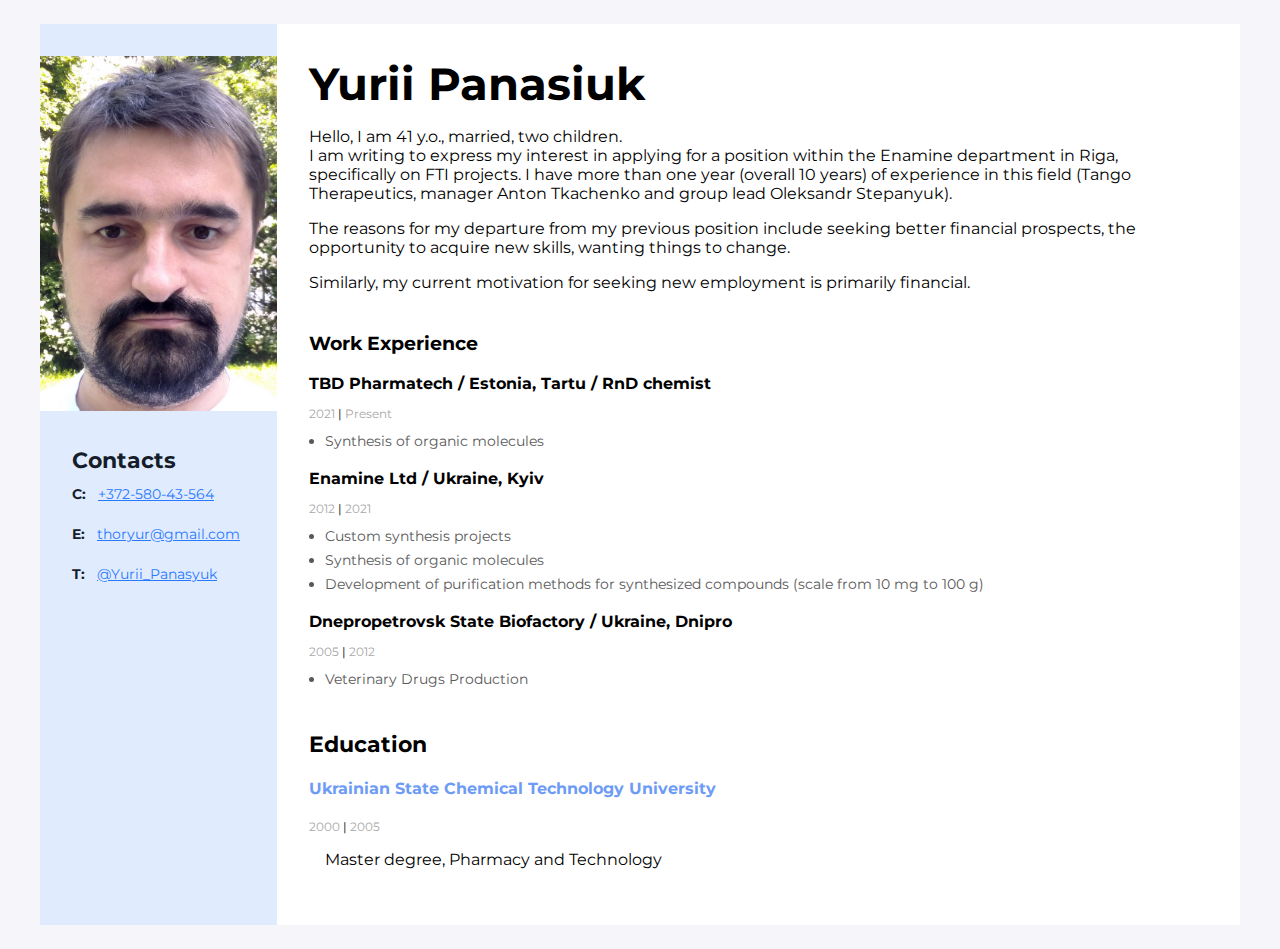
==== src/CSSAndJavaScript/resume2/index.html @ f14415c2 "resume 2" ====
<!doctype html>
<html lang="en">

<head>
    <meta charset="utf-8">
    <meta name="viewport" content="width=device-width, initial-scale=1">
    <title>Resume</title>
    <link href="https://cdn.jsdelivr.net/npm/bootstrap@5.3.2/dist/css/bootstrap.min.css" rel="stylesheet"
          integrity="sha384-T3c6CoIi6uLrA9TneNEoa7RxnatzjcDSCmG1MXxSR1GAsXEV/Dwwykc2MPK8M2HN" crossorigin="anonymous">
    <link rel="preconnect" href="https://fonts.googleapis.com">
    <link rel="preconnect" href="https://fonts.gstatic.com" crossorigin>
    <link href="https://fonts.googleapis.com/css2?family=Montserrat:wght@400;700&display=swap" rel="stylesheet">
    <link rel="stylesheet" type="text/css" href="css/styles.css">
</head>

<body>
<!-- Wrapper -->
<div class="wrapper">
    <!-- Main Content -->
    <div class="main-content">
        <!-- My Info -->
        <div class="my-info">
            <h1 class="my-name">Yurii Panasiuk</h1>
            <p class="my-descr">
            <p>Hello, I am 41 y.o., married, two children.<br>
                I am writing to express my interest in applying for a position within the Enamine department in Riga,
                specifically on FTI projects.
                I have more than one year (overall 10 years) of experience in this field (Tango Therapeutics, manager
                Anton Tkachenko and group lead Oleksandr Stepanyuk).</p>

            <p>The reasons for my departure from my previous position include seeking better financial prospects,
                the opportunity to acquire new skills, wanting things to change.</p>

            <p>Similarly, my current motivation for seeking new employment is primarily financial.</p>
            </p>
        </div>
        <!-- Work Experience -->
        <div class="experience-container">
            <h3 class="experience">Work Experience</h3>
            <!-- Company 1 -->
            <div>
                <h4 class="place-of-work">TBD Pharmatech / Estonia, Tartu / RnD chemist</h4>
                <p class="period">2021 <span class="separator">|</span> Present</p>
                <ul class="responsibilities">
                    <li class="responsibilities-list">Synthesis of organic molecules</li>
                </ul>
            </div>
            <!-- Company 2 -->
            <div>
                <h4 class="place-of-work">Enamine Ltd / Ukraine, Kyiv </h4>
                <p class="period">2012 <span class="separator">|</span> 2021</p>
                <ul class="responsibilities">
                    <li class="responsibilities-list">Custom synthesis projects</li>
                    <li class="responsibilities-list">Synthesis of organic molecules</li>
                    <li class="responsibilities-list">Development of purification methods for synthesized compounds
                        (scale
                        from 10 mg to 100 g)
                    </li>
                </ul>
            </div>
            <!-- Company 3 -->
            <div>
                <h4 class="place-of-work">Dnepropetrovsk State Biofactory / Ukraine, Dnipro </h4>
                <p class="period">2005 <span class="separator">|</span> 2012</p>
                <ul class="responsibilities">
                    <li class="responsibilities-list">Veterinary Drugs Production</li>
                </ul>
            </div>
        </div>
        <!-- Education -->
        <div class="experience-container">
            <h3 class="experience-title">Education</h3>
            <h4 class="university">Ukrainian State Chemical
                Technology University</h4>
            <p class="period">2000 <span class="separator">|</span> 2005</p>
            <p class="responsibilities">Master degree, Pharmacy
                and Technology</p>
        </div>
    </div>

    <!-- SideBar -->
    <aside class="sidebar">
        <div id="photo">
            <img src="img/photo1.jpg" alt="My photo" width="100%">
        </div>
        <div class="sidebar-content">
            <!-- Contacts -->
            <div class="contacts-section">
                <h3 class="contacts-title">Contacts</h3>
                <p class="contacts-item">
                    <span class="contacts-type">C:</span> <a class="contacts-link"
                                                             href="tel:+37258043564">+372-580-43-564</a></p>
                <p><span class="contacts-type">E:</span> <a class="contacts-link"
                                                            href="mailto:thoryur@gmail.com">thoryur@gmail.com</a>
                </p>
                <p><span class="contacts-type">T:</span> <a class="contacts-link"
                                                            href="https://t.me/+380977277388">@Yurii_Panasyuk</a>
                </p>
            </div>
            <!-- Skills -->
            <div class="skills-section">
                <!-- Tech skills -->
            </div>
            <div class="skills-section">
                <!-- Soft Skills -->
            </div>
        </div>

    </aside>

</div>
<script src="https://cdn.jsdelivr.net/npm/bootstrap@5.3.2/dist/js/bootstrap.bundle.min.js"
        integrity="sha384-C6RzsynM9kWDrMNeT87bh95OGNyZPhcTNXj1NW7RuBCsyN/o0jlpcV8Qyq46cDfL"
        crossorigin="anonymous"></script>

<script src="js/script.js">


</script>

</body>

</html>
---- src/CSSAndJavaScript/resume2/css/styles.css ----
body {
  background: #f6f6fa;
  padding: 16px 16px 16px 16px;
  font-family: "Montserrat", sans-serif;
}

ul,
ol {
  margin-top: 0;
  margin-top: 0;
}

.wrapper {
  background: #ffffff;
  display: flex;
  flex-direction: row-reverse;
  width: 1200px;
  margin: 0 auto;
}

.main-content {
  padding: 32px 32px 16px 32px;
  box-sizing: border-box;
}

li {
  color: #595959;
}

.university {
  color: #6d9bf5;
  font-size: 16px;
  font-weight: 700;
}

.sidebar {
  background: #e0ebfe;
  padding-top: 32px;
  padding-bottom: 32px;
  box-sizing: border-box;
  width: 600px;
}

.sidebar-content {
  padding-left: 32px;
  padding-top: 32px;
  padding-right: 32px;
  box-sizing: border-box;
}

.contacts-title {
  color: #161d2a;
  font-size: 22px;
  font-weight: 700;
  line-height: normal;
  margin-top: 0;
  margin-bottom: 8px;
}

.contacts-type {
  color: #161d2a;
  font-size: 14px;
  font-weight: 700;
  line-height: 24px;
  margin-right: 8px;
}

.contacts-link {
  color: #2979ff;
  font-size: 14px;
  font-weight: 400;
  line-height: 24px;
  text-decoration-line: underline;
}

.contacts-item {
  margin-top: 0;
  margin-bottom: 4px;
}

.contacts-section {
  margin-bottom: 12px;
}

.skills-section {
  margin-bottom: 12px;
}

.skills-title {
  color: #161d2a;
  font-size: 22px;
  font-weight: 700;
  line-height: normal;
  margin-top: 40px;
  margin-bottom: 8px;
}

.skills-list {
  padding-left: 16px;
}

.skills-list-item {
  color: #161d2a;
  font-size: 14px;
  font-weight: 400;
  line-height: 20px;
}

/* main content */
.my-profession {
  color: #000;
  font-size: 14px;
  font-weight: 700;
  line-height: 17px;
  margin-top: 0;
  margin-bottom: 8px;
}

.my-name {
  color: #000;
  font-size: 45px;
  font-weight: 700;
  line-height: 55px;
  margin-top: 0;
  margin-bottom: 12px;
}
.my-descr {
  color: #595959;
  font-size: 14px;
  font-weight: 400;
  line-height: 24px;
}

.my-info {
  margin-bottom: 40px;
}

/* My Projects */
.my-projects-link {
  color: #005fff;
  font-size: 14px;
  font-weight: 400;
  line-height: 24px;
  text-decoration-line: underline;
}

.my-projects-tech {
  color: #595959;
  font-size: 14px;
  font-weight: 400;
  line-height: 24px;
}

.my-projects-title {
  width: 103px;
  color: #000;
  font-size: 22px;
  font-weight: 700;
  line-height: 27px;
  margin-top: 0;
  margin-bottom: 8px;
  margin-left: 4px;
}

.my-projects-num {
  color: #000;
  font-size: 16px;
  font-weight: 700;
  line-height: 24px;
  width: 24px;
  text-align: left;
}

.my-projects-container {
  margin-bottom: 40px;
}

/* Work Experience */

.experience-container {
  margin-bottom: 40px;
}

.experience-title {
  color: #000;
  font-size: 22px;
  font-weight: 700;
  line-height: 27px;
  margin-top: 0;
  margin-bottom: 16px;
}

.place-of-work {
  color: #000;
  font-size: 16px;
  font-weight: 700;
  line-height: 20px;
  margin-bottom: 12px;
  margin-top: 0;
}

.period {
  color: #a8a8a8;
  font-size: 12px;
  font-weight: 400;
  line-height: 15px;
  margin-bottom: 8px;
}

.separator {
  color: #000;
}

.responsibilities {
  padding-left: 16px;
}

.responsibilities-list {
  color: #595959;
  font-size: 14px;
  font-weight: 400;
  line-height: 24px;
  margin-top: 0px;
}

.shake1 {
  animation: spin 0.02s ease-in-out infinite;
}

@keyframes spin {
  0% {
    transform: rotate(0deg);
  }
  100% {
    transform: rotate(1deg);
  }
}

.shake2 {
  animation: spin2 0.01s ease-in-out infinite;
  animation-direction: reverse ;
}

@keyframes spin2 {
  0% {
    transform: rotate(0deg);
  }
  100% {
    transform: rotate(1deg);
  }
}
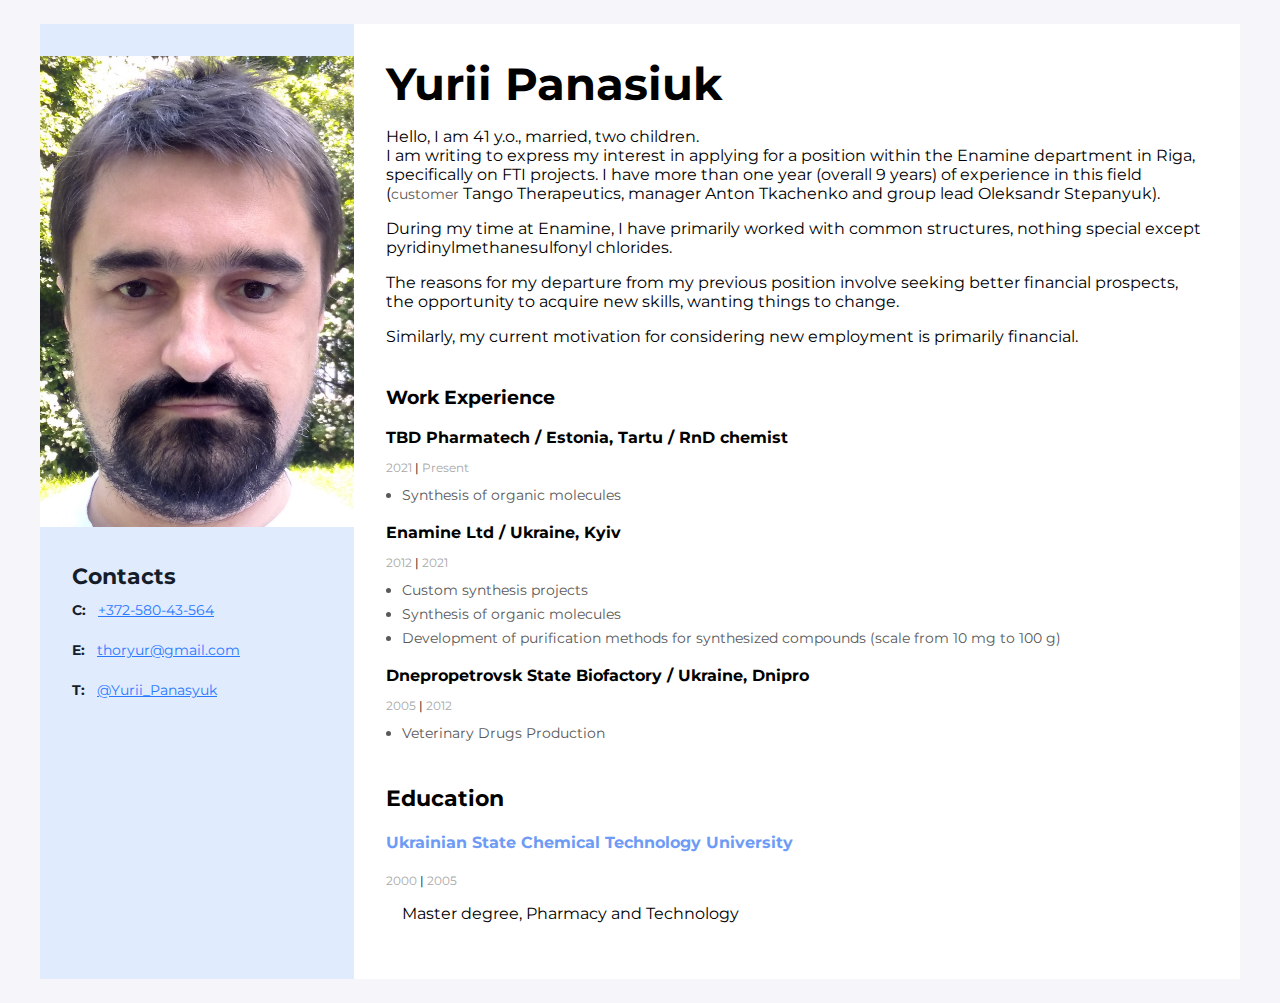
==== commit 53d8fa39: "small corrections" ====
--- a/src/CSSAndJavaScript/resume2/index.html
+++ b/src/CSSAndJavaScript/resume2/index.html
@@ -25,13 +25,17 @@
             <p>Hello, I am 41 y.o., married, two children.<br>
                 I am writing to express my interest in applying for a position within the Enamine department in Riga,
                 specifically on FTI projects.
-                I have more than one year (overall 10 years) of experience in this field (Tango Therapeutics, manager
-                Anton Tkachenko and group lead Oleksandr Stepanyuk).</p>
+                I have more than one year (overall 9 years) of experience in this field<br>
+                (<span class="small-size">customer</span>
+                Tango Therapeutics, manager Anton Tkachenko and group lead Oleksandr Stepanyuk).</p>
 
-            <p>The reasons for my departure from my previous position include seeking better financial prospects,
+            <p>During my time at Enamine, I have primarily worked with common structures,
+                nothing special except pyridinylmethanesulfonyl chlorides.</p>
+
+            <p>The reasons for my departure from my previous position involve seeking better financial prospects,
                 the opportunity to acquire new skills, wanting things to change.</p>
 
-            <p>Similarly, my current motivation for seeking new employment is primarily financial.</p>
+            <p>Similarly, my current motivation for considering new employment is primarily financial.</p>
             </p>
         </div>
         <!-- Work Experience -->
--- a/src/CSSAndJavaScript/resume2/css/styles.css
+++ b/src/CSSAndJavaScript/resume2/css/styles.css
@@ -8,6 +8,11 @@
 ol {
   margin-top: 0;
   margin-top: 0;
+}
+
+.small-size {
+  font-size: 14px;
+  color: #595959;
 }
 
 .wrapper {
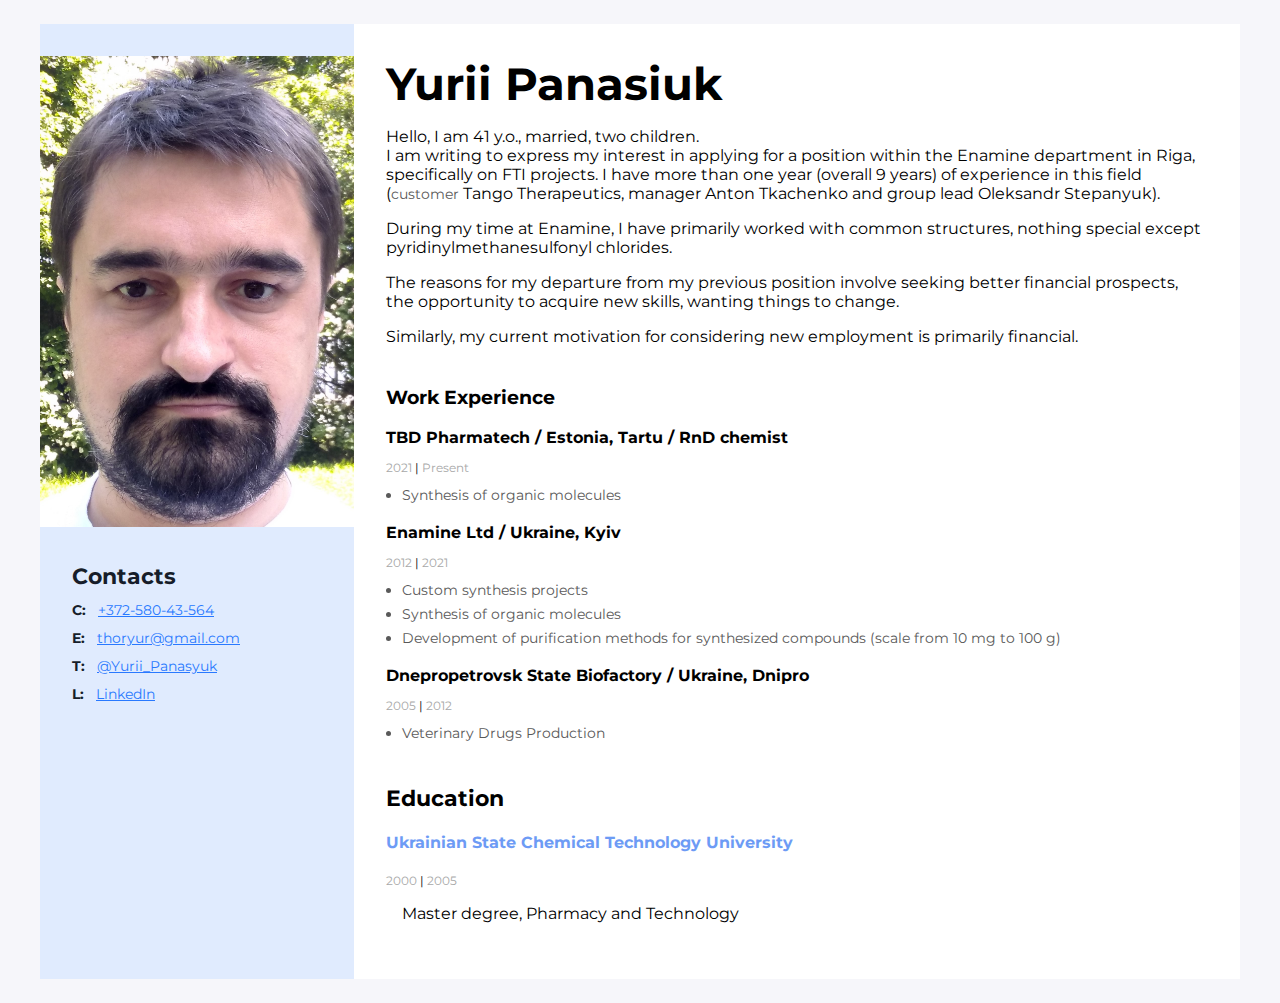
==== commit 4f3dbb9c: "sent data" ====
--- a/src/CSSAndJavaScript/resume2/index.html
+++ b/src/CSSAndJavaScript/resume2/index.html
@@ -94,11 +94,14 @@
                 <p class="contacts-item">
                     <span class="contacts-type">C:</span> <a class="contacts-link"
                                                              href="tel:+37258043564">+372-580-43-564</a></p>
-                <p><span class="contacts-type">E:</span> <a class="contacts-link"
+                <p class="contacts-item"><span class="contacts-type">E:</span> <a class="contacts-link"
                                                             href="mailto:thoryur@gmail.com">thoryur@gmail.com</a>
                 </p>
-                <p><span class="contacts-type">T:</span> <a class="contacts-link"
+                <p class="contacts-item"><span class="contacts-type">T:</span> <a class="contacts-link"
                                                             href="https://t.me/+380977277388">@Yurii_Panasyuk</a>
+                </p>
+                <p class="contacts-item"><span class="contacts-type">L:</span> <a class="contacts-link"
+                                                            href="https://www.linkedin.com/in/yuriipanasiuk1983/">LinkedIn</a
                 </p>
             </div>
             <!-- Skills -->
